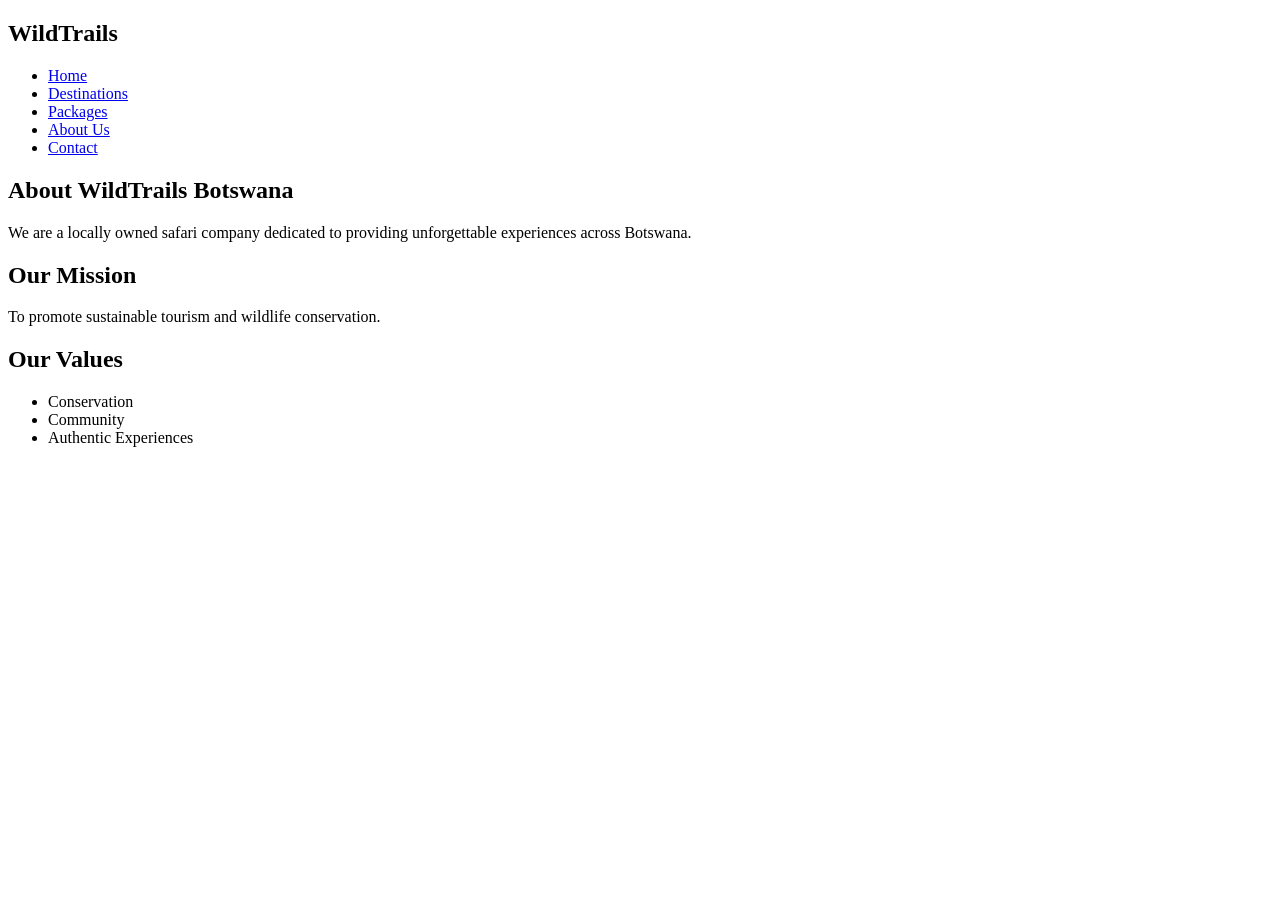
==== about.html @ 7f1e070c "Add files via upload" ====
<!DOCTYPE html>
<html lang="en">
<head>
  <meta charset="UTF-8">
  <title>Destinations | WildTrails Botswana</title>
  <link rel="stylesheet" href="styles.css">
</head>
<body>
  <div class="navbar">
  <div class="logo">
    <h2>WildTrails</h2>
  </div>

  <ul class="nav-links">
    <li><a href="index.html">Home</a></li>
    <li><a href="destinations.html">Destinations</a></li>
    <li><a href="packages.html">Packages</a></li>
    <li><a href="about.html">About Us</a></li>
    <li><a href="contact.html">Contact</a></li>
  </ul>
</div>

<section class="about">
  <h1>About WildTrails Botswana</h1>
  <p>
    We are a locally owned safari company dedicated to providing
    unforgettable experiences across Botswana.
  </p>

  <h2>Our Mission</h2>
  <p>To promote sustainable tourism and wildlife conservation.</p>

  <h2>Our Values</h2>
  <ul>
    <li>Conservation</li>
    <li>Community</li>
    <li>Authentic Experiences</li>
  </ul>
</section>
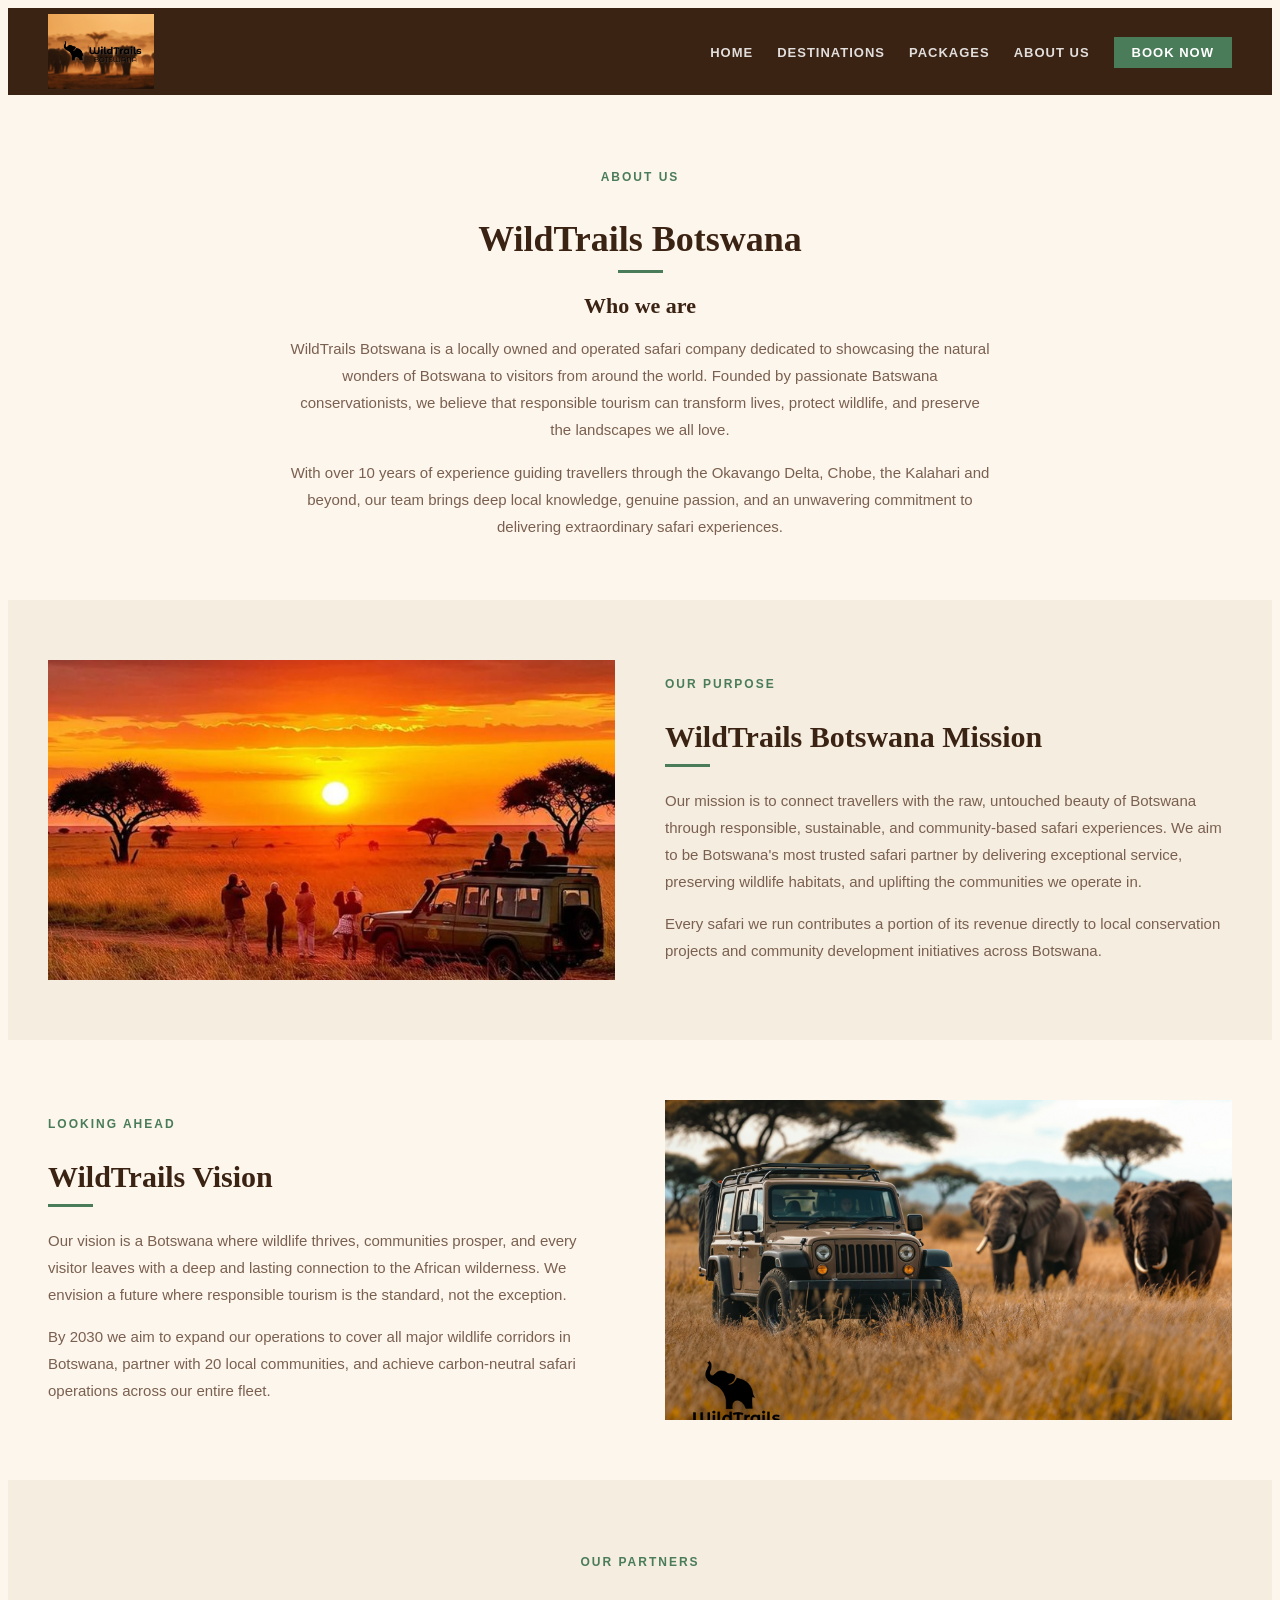
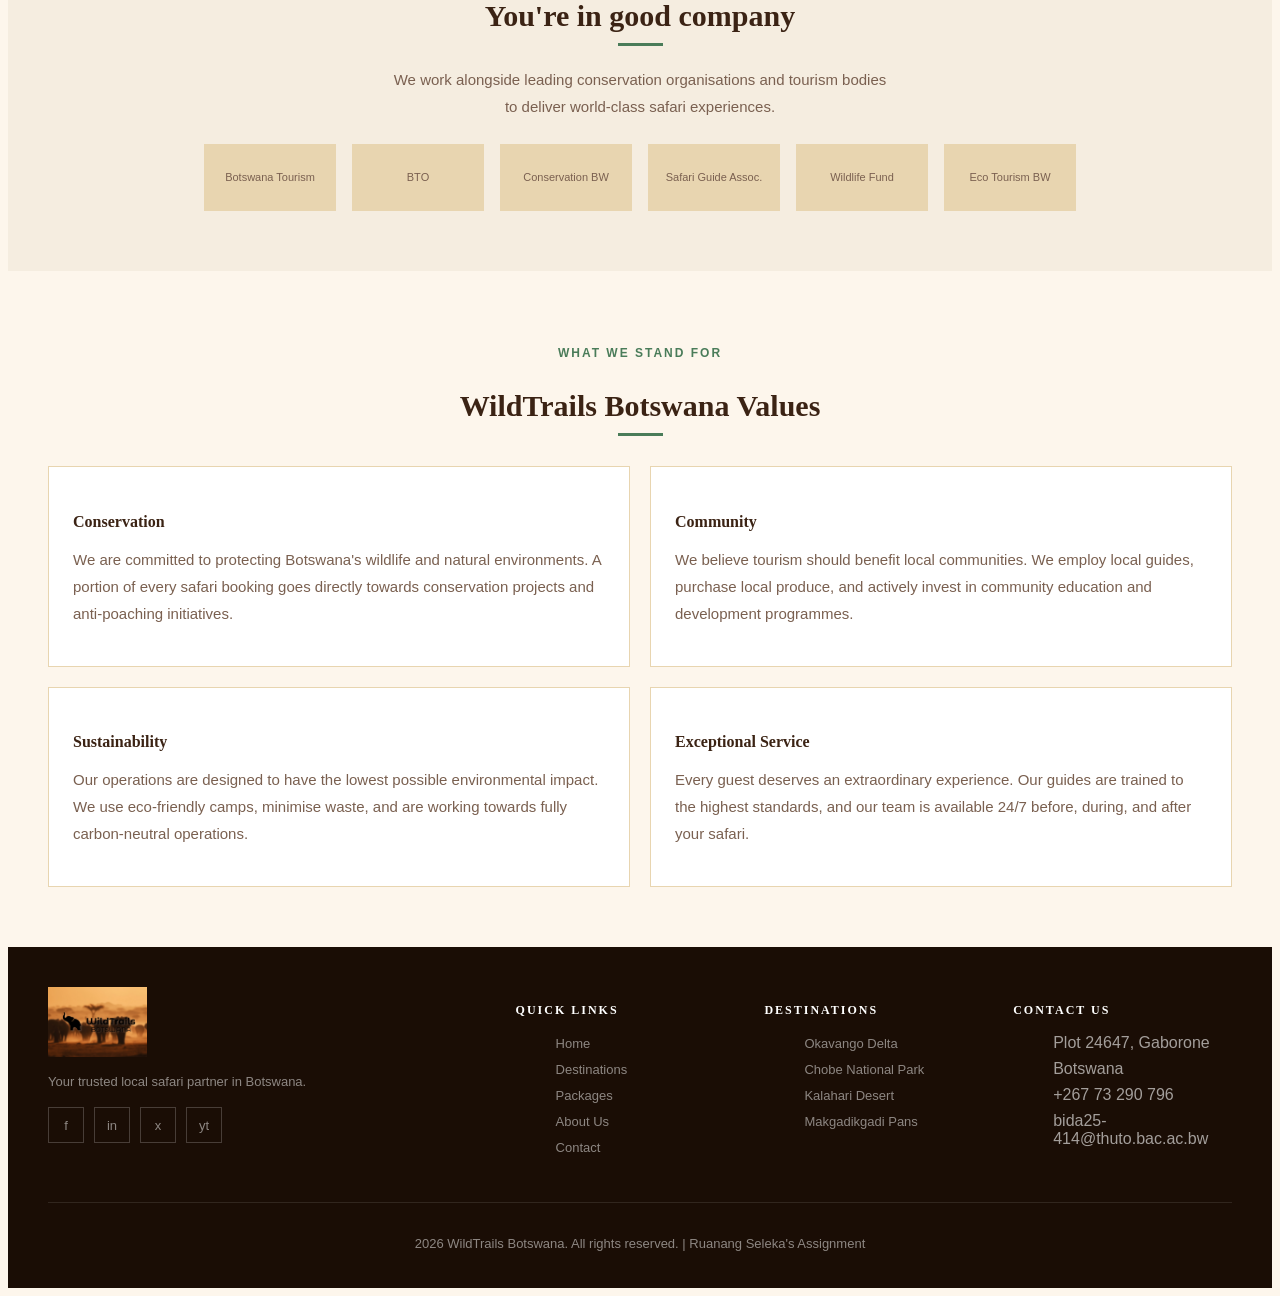
==== commit e801f453: "Add files via upload" ====
--- a/about.html
+++ b/about.html
@@ -1,39 +1,165 @@
 <!DOCTYPE html>
 <html lang="en">
 <head>
-  <meta charset="UTF-8">
-  <title>Destinations | WildTrails Botswana</title>
-  <link rel="stylesheet" href="styles.css">
+  <meta charset="UTF-8" />
+  <meta name="viewport" content="width=device-width, initial-scale=1.0"/>
+  <title>WildTrails Botswana - About Us</title>
+  <link rel="stylesheet" href="style.css"/>
 </head>
 <body>
-  <div class="navbar">
-  <div class="logo">
-    <h2>WildTrails</h2>
-  </div>
 
-  <ul class="nav-links">
-    <li><a href="index.html">Home</a></li>
-    <li><a href="destinations.html">Destinations</a></li>
-    <li><a href="packages.html">Packages</a></li>
-    <li><a href="about.html">About Us</a></li>
-    <li><a href="contact.html">Contact</a></li>
-  </ul>
-</div>
+  <!-- NAVBAR -->
+  <nav>
+    <a class="nav-logo" href="index.html">
+      <img src="logo.jpg" alt="WildTrails Botswana Logo" width="140" height="75"/>
+    </a>
+    <ul class="nav-links">
+      <li><a href="index.html">Home</a></li>
+      <li><a href="destinations.html">Destinations</a></li>
+      <li><a href="packages.html">Packages</a></li>
+      <li><a href="about.html">About Us</a></li>
+      <li><a href="contact.html" class="nav-btn">Book Now</a></li>
+    </ul>
+  </nav>
 
-<section class="about">
-  <h1>About WildTrails Botswana</h1>
-  <p>
-    We are a locally owned safari company dedicated to providing
-    unforgettable experiences across Botswana.
-  </p>
+  <!-- WHO WE ARE -->
+  <section class="bg-cream text-center">
+    <p class="section-label" style="text-align: center;">About Us</p>
+    <h1 class="section-title" style="font-size: 36px; text-align: center;">WildTrails Botswana</h1>
+    <div class="section-divider-center"></div>
+    <h2 style="font-size: 22px; margin-bottom: 16px; text-align: center;">Who we are</h2>
+    <p style="max-width: 700px; margin: 0 auto; text-align: center;">
+      WildTrails Botswana is a locally owned and operated safari company dedicated to showcasing the natural wonders of Botswana to visitors from around the world. Founded by passionate Batswana conservationists, we believe that responsible tourism can transform lives, protect wildlife, and preserve the landscapes we all love.
+    </p>
+    <p style="max-width: 700px; margin: 16px auto 0; text-align: center;">
+      With over 10 years of experience guiding travellers through the Okavango Delta, Chobe, the Kalahari and beyond, our team brings deep local knowledge, genuine passion, and an unwavering commitment to delivering extraordinary safari experiences.
+    </p>
+  </section>
 
-  <h2>Our Mission</h2>
-  <p>To promote sustainable tourism and wildlife conservation.</p>
+  <!-- MISSION -->
+  <section class="bg-sand">
+    <div class="two-col">
+      <div class="col">
+        <img src="about_1.jfif" alt="WildTrails Botswana mission" width="600" height="300"/>
+      </div>
+      <div class="col">
+        <p class="section-label">Our Purpose</p>
+        <h2 class="section-title">WildTrails Botswana Mission</h2>
+        <div class="section-divider"></div>
+        <p>Our mission is to connect travellers with the raw, untouched beauty of Botswana through responsible, sustainable, and community-based safari experiences. We aim to be Botswana's most trusted safari partner by delivering exceptional service, preserving wildlife habitats, and uplifting the communities we operate in.</p>
+        <p>Every safari we run contributes a portion of its revenue directly to local conservation projects and community development initiatives across Botswana.</p>
+      </div>
+    </div>
+  </section>
 
-  <h2>Our Values</h2>
-  <ul>
-    <li>Conservation</li>
-    <li>Community</li>
-    <li>Authentic Experiences</li>
-  </ul>
-</section>+  <!-- VISION -->
+  <section class="bg-cream">
+    <div class="two-col">
+      <div class="col">
+        <p class="section-label">Looking Ahead</p>
+        <h2 class="section-title">WildTrails Vision</h2>
+        <div class="section-divider"></div>
+        <p>Our vision is a Botswana where wildlife thrives, communities prosper, and every visitor leaves with a deep and lasting connection to the African wilderness. We envision a future where responsible tourism is the standard, not the exception.</p>
+        <p>By 2030 we aim to expand our operations to cover all major wildlife corridors in Botswana, partner with 20 local communities, and achieve carbon-neutral safari operations across our entire fleet.</p>
+      </div>
+      <div class="col">
+        <img src="about_2.jpg" alt="WildTrails Botswana vision" width="600" height="300"/>
+      </div>
+    </div>
+  </section>
+
+  <!-- PARTNERS -->
+  <section class="bg-sand text-center">
+    <p class="section-label" style="text-align: center;">Our Partners</p>
+    <h2 class="section-title" style="text-align: center;">You're in good company</h2>
+    <div class="section-divider-center"></div>
+    <p style="max-width: 500px; margin: 0 auto 24px; text-align: center;">We work alongside leading conservation organisations and tourism bodies to deliver world-class safari experiences.</p>
+    <div class="partners-row">
+      <div class="partner-box">Botswana Tourism</div>
+      <div class="partner-box">BTO</div>
+      <div class="partner-box">Conservation BW</div>
+      <div class="partner-box">Safari Guide Assoc.</div>
+      <div class="partner-box">Wildlife Fund</div>
+      <div class="partner-box">Eco Tourism BW</div>
+    </div>
+  </section>
+
+  <!-- VALUES -->
+  <section class="bg-cream">
+    <div class="text-center" style="margin-bottom: 30px;">
+      <p class="section-label" style="text-align: center;">What We Stand For</p>
+      <h2 class="section-title" style="text-align: center;">WildTrails Botswana Values</h2>
+      <div class="section-divider-center"></div>
+    </div>
+    <div class="values-grid">
+      <div class="value-card">
+        <h4>Conservation</h4>
+        <p>We are committed to protecting Botswana's wildlife and natural environments. A portion of every safari booking goes directly towards conservation projects and anti-poaching initiatives.</p>
+      </div>
+      <div class="value-card">
+        <h4>Community</h4>
+        <p>We believe tourism should benefit local communities. We employ local guides, purchase local produce, and actively invest in community education and development programmes.</p>
+      </div>
+      <div class="value-card">
+        <h4>Sustainability</h4>
+        <p>Our operations are designed to have the lowest possible environmental impact. We use eco-friendly camps, minimise waste, and are working towards fully carbon-neutral operations.</p>
+      </div>
+      <div class="value-card">
+        <h4>Exceptional Service</h4>
+        <p>Every guest deserves an extraordinary experience. Our guides are trained to the highest standards, and our team is available 24/7 before, during, and after your safari.</p>
+      </div>
+    </div>
+  </section>
+
+  <!-- FOOTER -->
+  <footer>
+    <div class="footer-grid">
+      <div>
+        <div class="footer-logo">
+          <img src="logo.jpg" alt="WildTrails Botswana Logo" width="130" height="70"/>
+        </div>
+        <p>Your trusted local safari partner in Botswana.</p>
+        <div class="social-row">
+          <a class="social-icon" href="#">f</a>
+          <a class="social-icon" href="#">in</a>
+          <a class="social-icon" href="#">x</a>
+          <a class="social-icon" href="#">yt</a>
+        </div>
+      </div>
+      <div>
+        <h4>Quick Links</h4>
+        <ul class="footer-links">
+          <li><a href="index.html">Home</a></li>
+          <li><a href="destinations.html">Destinations</a></li>
+          <li><a href="packages.html">Packages</a></li>
+          <li><a href="about.html">About Us</a></li>
+          <li><a href="contact.html">Contact</a></li>
+        </ul>
+      </div>
+      <div>
+        <h4>Destinations</h4>
+        <ul class="footer-links">
+          <li><a href="destinations.html">Okavango Delta</a></li>
+          <li><a href="destinations.html">Chobe National Park</a></li>
+          <li><a href="destinations.html">Kalahari Desert</a></li>
+          <li><a href="destinations.html">Makgadikgadi Pans</a></li>
+        </ul>
+      </div>
+      <div>
+        <h4>Contact Us</h4>
+        <ul class="footer-links">
+          <li>Plot 24647, Gaborone</li>
+          <li>Botswana</li>
+          <li>+267 73 290 796</li>
+          <li>bida25-414@thuto.bac.ac.bw</li>
+        </ul>
+      </div>
+    </div>
+    <div class="footer-bottom">
+      <p>2026 WildTrails Botswana. All rights reserved. | Ruanang Seleka's Assignment</p>
+    </div>
+  </footer>
+
+  <script src="script.js"></script>
+</body>
+</html>
--- a/style.css
+++ b/style.css
@@ -0,0 +1,593 @@
+{
+  margin: 0;
+  padding: 0;
+  box-sizing: border-box;
+}
+
+body {
+  font-family: Arial, sans-serif;
+  background-color: #FDF6EC;
+  color: #2C1A0E;
+}
+
+h1, h2, h3, h4 {
+  font-family: Georgia, serif;
+  color: #3B2314;
+}
+
+p {
+  font-size: 15px;
+  line-height: 1.8;
+  color: #7A6050;
+}
+
+a {
+  color: #4A7C59;
+  text-decoration: none;
+}
+
+a:hover {
+  text-decoration: underline;
+}
+
+img {
+  max-width: 100%;
+  height: auto;
+  display: block;
+}
+
+
+/* ── 2. NAVBAR ── */
+nav {
+  background-color: #3B2314;
+  padding: 6px 40px;
+  display: flex;
+  align-items: center;
+  justify-content: space-between;
+  position: sticky;
+  top: 0;
+  z-index: 1000;
+}
+
+.nav-logo {
+  text-decoration: none;
+  display: flex;
+  align-items: center;
+}
+
+.nav-logo img {
+  height: 75px;
+  width: auto;
+  display: block;
+  object-fit: contain;
+}
+
+.nav-logo span { color: #6BAF7A; }
+
+.nav-links {
+  list-style: none;
+  display: flex;
+  gap: 24px;
+  align-items: center;
+}
+
+.nav-links a {
+  color: rgba(255,255,255,0.85);
+  font-size: 13px;
+  font-weight: bold;
+  text-transform: uppercase;
+  letter-spacing: 1px;
+  text-decoration: none;
+  transition: color 0.2s ease;
+}
+
+.nav-links a:hover {
+  color: #6BAF7A;
+  text-decoration: none;
+}
+
+.nav-btn {
+  background-color: #4A7C59;
+  color: white !important;
+  padding: 8px 18px;
+}
+
+.nav-btn:hover { background-color: #6BAF7A; }
+
+
+/* ── 3. BUTTONS ── */
+.btn {
+  display: inline-block;
+  background-color: #4A7C59;
+  color: white;
+  padding: 10px 24px;
+  font-size: 14px;
+  font-weight: bold;
+  text-decoration: none;
+  border: none;
+  cursor: pointer;
+  transition: background-color 0.3s ease, transform 0.2s ease;
+}
+
+.btn:hover {
+  background-color: #6BAF7A;
+  color: white;
+  text-decoration: none;
+  transform: translateY(-2px);
+}
+
+.btn-outline {
+  display: inline-block;
+  background-color: transparent;
+  color: #3B2314;
+  padding: 10px 24px;
+  font-size: 14px;
+  font-weight: bold;
+  text-decoration: none;
+  border: 2px solid #3B2314;
+  transition: background-color 0.3s ease, color 0.3s ease;
+}
+
+.btn-outline:hover {
+  background-color: #3B2314;
+  color: white;
+  text-decoration: none;
+}
+
+.btn-white {
+  display: inline-block;
+  background-color: white;
+  color: #3B2314;
+  padding: 10px 24px;
+  font-size: 14px;
+  font-weight: bold;
+  text-decoration: none;
+  border: none;
+  cursor: pointer;
+  transition: background-color 0.3s ease;
+}
+
+.btn-white:hover {
+  background-color: #E8D5B0;
+  text-decoration: none;
+}
+
+
+/* ── 4. SECTION STYLES ── */
+section {
+  padding: 60px 40px;
+}
+
+.section-label {
+  font-size: 12px;
+  color: #4A7C59;
+  text-transform: uppercase;
+  letter-spacing: 2px;
+  font-weight: bold;
+  margin-bottom: 8px;
+}
+
+.section-title {
+  font-size: 30px;
+  color: #3B2314;
+  margin-bottom: 10px;
+}
+
+.section-divider {
+  width: 45px;
+  height: 3px;
+  background-color: #4A7C59;
+  margin-bottom: 20px;
+}
+
+.section-divider-center {
+  width: 45px;
+  height: 3px;
+  background-color: #4A7C59;
+  margin: 10px auto 20px auto;
+}
+
+.text-center { text-align: center; }
+
+.bg-cream { background-color: #FDF6EC; }
+.bg-sand  { background-color: #f5ede0; }
+.bg-dark  { background-color: #3B2314; }
+.bg-white { background-color: #ffffff; }
+
+
+/* ── 5. TWO COLUMN LAYOUT ── */
+.two-col {
+  display: flex;
+  gap: 50px;
+  align-items: center;
+}
+
+.two-col .col { flex: 1; }
+
+.two-col img {
+  width: 100%;
+  height: 320px;
+  object-fit: cover;
+}
+
+
+/* ── 6. CARDS ── */
+.cards-row {
+  display: flex;
+  gap: 20px;
+  flex-wrap: wrap;
+}
+
+.card {
+  flex: 1;
+  min-width: 200px;
+  background-color: white;
+  border: 1px solid #E8D5B0;
+  padding: 24px;
+  transition: transform 0.3s ease, box-shadow 0.3s ease;
+}
+
+.card:hover {
+  transform: translateY(-6px);
+  box-shadow: 0 10px 30px rgba(0,0,0,0.1);
+}
+
+.card h3 { font-size: 18px; margin-bottom: 8px; }
+.card p  { font-size: 14px; margin-bottom: 14px; }
+
+
+/* ── 7. HERO SECTION ── */
+.hero {
+  background-color: #3B2314;
+  padding: 80px 40px;
+  color: white;
+}
+
+.hero h1 {
+  font-size: 42px;
+  color: white;
+  max-width: 500px;
+  line-height: 1.2;
+  margin-bottom: 16px;
+}
+
+.hero p {
+  color: rgba(255,255,255,0.8);
+  max-width: 500px;
+  margin-bottom: 24px;
+}
+
+.hero-img-box {
+  background-color: #5C3D2E;
+  min-height: 380px;
+  display: flex;
+  align-items: center;
+  justify-content: center;
+  overflow: hidden;
+}
+
+.hero-img-box img {
+  width: 100%;
+  height: 380px;
+  object-fit: cover;
+}
+
+
+/* ── 8. DESTINATION CARDS ── */
+.dest-grid {
+  display: grid;
+  grid-template-columns: repeat(2, 1fr);
+  gap: 20px;
+}
+
+.dest-card {
+  background-color: white;
+  border: 1px solid #E8D5B0;
+  overflow: hidden;
+  transition: transform 0.3s ease, box-shadow 0.3s ease;
+}
+
+.dest-card:hover {
+  transform: translateY(-6px);
+  box-shadow: 0 10px 30px rgba(0,0,0,0.1);
+}
+
+.dest-card img {
+  width: 100%;
+  height: 200px;
+  object-fit: cover;
+}
+
+.dest-card-body { padding: 18px; }
+.dest-card-body h3 { font-size: 18px; margin-bottom: 6px; }
+.dest-card-body p  { font-size: 13px; margin-bottom: 12px; }
+
+
+/* ── 9. PACKAGE CARDS ── */
+.pkg-grid {
+  display: flex;
+  gap: 20px;
+}
+
+.pkg-card {
+  flex: 1;
+  background-color: white;
+  border: 1px solid #E8D5B0;
+  padding: 28px 22px;
+  text-align: center;
+  transition: transform 0.3s ease, box-shadow 0.3s ease;
+}
+
+.pkg-card:hover {
+  transform: translateY(-6px);
+  box-shadow: 0 10px 30px rgba(0,0,0,0.1);
+}
+
+.pkg-card h3 { font-size: 20px; margin-bottom: 6px; }
+
+.pkg-card.featured { border: 2px solid #3B2314; }
+
+.pkg-card .duration {
+  font-size: 12px;
+  color: #7A6050;
+  text-transform: uppercase;
+  letter-spacing: 1px;
+  margin-bottom: 14px;
+}
+
+.pkg-card .price {
+  font-size: 28px;
+  font-family: Georgia, serif;
+  color: #5C3D2E;
+  font-weight: bold;
+  margin-bottom: 16px;
+}
+
+.pkg-card .price span {
+  font-size: 13px;
+  font-family: Arial, sans-serif;
+  color: #7A6050;
+  font-weight: normal;
+}
+
+.pkg-card ul {
+  list-style: none;
+  text-align: left;
+  margin-bottom: 20px;
+}
+
+.pkg-card ul li {
+  font-size: 13px;
+  color: #7A6050;
+  padding: 6px 0;
+  border-bottom: 1px solid #f0e8da;
+}
+
+.pkg-card ul li::before {
+  content: "✓ ";
+  color: #4A7C59;
+  font-weight: bold;
+}
+
+.pkg-badge {
+  display: inline-block;
+  background-color: #3B2314;
+  color: white;
+  font-size: 11px;
+  padding: 3px 10px;
+  margin-bottom: 10px;
+}
+
+
+/* ── 10. ABOUT PAGE ── */
+.values-grid {
+  display: grid;
+  grid-template-columns: repeat(2, 1fr);
+  gap: 20px;
+  margin-top: 20px;
+}
+
+.value-card {
+  background-color: white;
+  border: 1px solid #E8D5B0;
+  padding: 24px;
+  transition: transform 0.3s ease, box-shadow 0.3s ease;
+}
+
+.value-card:hover {
+  transform: translateY(-4px);
+  box-shadow: 0 8px 24px rgba(0,0,0,0.08);
+}
+
+.value-card h4 { font-size: 16px; margin-bottom: 8px; }
+
+.partners-row {
+  display: flex;
+  gap: 16px;
+  flex-wrap: wrap;
+  justify-content: center;
+  margin-top: 20px;
+}
+
+.partner-box {
+  background-color: #E8D5B0;
+  width: 120px;
+  height: 55px;
+  display: flex;
+  align-items: center;
+  justify-content: center;
+  font-size: 11px;
+  color: #7A6050;
+  text-align: center;
+  padding: 6px;
+  transition: background-color 0.3s ease;
+}
+
+.partner-box:hover { background-color: #d4c09a; }
+
+
+/* ── 11. CONTACT FORM ── */
+form label {
+  display: block;
+  font-size: 13px;
+  font-weight: bold;
+  color: #3B2314;
+  margin-bottom: 5px;
+  margin-top: 16px;
+}
+
+form input,
+form select,
+form textarea {
+  width: 100%;
+  padding: 10px 14px;
+  font-size: 14px;
+  border: 1px solid #E8D5B0;
+  background-color: white;
+  color: #2C1A0E;
+  box-sizing: border-box;
+  transition: border-color 0.3s ease;
+}
+
+form input:focus,
+form select:focus,
+form textarea:focus {
+  outline: none;
+  border-color: #4A7C59;
+}
+
+form textarea {
+  height: 110px;
+  resize: vertical;
+}
+
+form button[type="submit"] {
+  margin-top: 20px;
+  width: 100%;
+  padding: 14px;
+  background-color: #4A7C59;
+  color: white;
+  font-size: 15px;
+  font-weight: bold;
+  border: none;
+  cursor: pointer;
+  transition: background-color 0.3s ease, transform 0.2s ease;
+}
+
+form button[type="submit"]:hover {
+  background-color: #6BAF7A;
+  transform: translateY(-2px);
+}
+
+.form-row { display: flex; gap: 16px; }
+.form-row > div { flex: 1; }
+
+
+/* ── 12. FOOTER ── */
+footer {
+  background-color: #1a0d05;
+  color: rgba(255,255,255,0.6);
+  padding: 40px 40px 20px;
+}
+
+.footer-grid {
+  display: grid;
+  grid-template-columns: 2fr 1fr 1fr 1fr;
+  gap: 30px;
+  margin-bottom: 30px;
+}
+
+.footer-logo { margin-bottom: 12px; }
+
+.footer-logo img {
+  height: 70px;
+  width: auto;
+  object-fit: contain;
+}
+
+footer p {
+  font-size: 13px;
+  color: rgba(255,255,255,0.5);
+  line-height: 1.8;
+}
+
+footer h4 {
+  font-size: 12px;
+  color: white;
+  text-transform: uppercase;
+  letter-spacing: 2px;
+  margin-bottom: 14px;
+}
+
+.footer-links { list-style: none; }
+.footer-links li { margin-bottom: 8px; }
+
+.footer-links a {
+  color: rgba(255,255,255,0.5);
+  font-size: 13px;
+  text-decoration: none;
+  transition: color 0.2s ease;
+}
+
+.footer-links a:hover { color: #6BAF7A; }
+
+.social-row {
+  display: flex;
+  gap: 10px;
+  margin-top: 14px;
+}
+
+.social-icon {
+  width: 34px;
+  height: 34px;
+  border: 1px solid rgba(255,255,255,0.2);
+  display: flex;
+  align-items: center;
+  justify-content: center;
+  color: rgba(255,255,255,0.5);
+  font-size: 13px;
+  text-decoration: none;
+  transition: border-color 0.2s ease, color 0.2s ease;
+}
+
+.social-icon:hover {
+  border-color: #6BAF7A;
+  color: #6BAF7A;
+  text-decoration: none;
+}
+
+.footer-bottom {
+  border-top: 1px solid rgba(255,255,255,0.1);
+  padding-top: 16px;
+  text-align: center;
+  font-size: 12px;
+}
+
+
+/* ── 13. RESPONSIVE ── */
+@media (max-width: 768px) {
+
+  nav {
+    flex-direction: column;
+    gap: 14px;
+    padding: 14px 20px;
+  }
+
+  .nav-links {
+    flex-wrap: wrap;
+    justify-content: center;
+    gap: 12px;
+  }
+
+  section { padding: 40px 20px; }
+
+  .two-col    { flex-direction: column; gap: 24px; }
+  .dest-grid  { grid-template-columns: 1fr; }
+  .pkg-grid   { flex-direction: column; }
+  .footer-grid { grid-template-columns: 1fr; }
+  .cards-row  { flex-direction: column; }
+  .values-grid { grid-template-columns: 1fr; }
+  .form-row   { flex-direction: column; }
+
+  .hero h1 { font-size: 28px; }
+}
